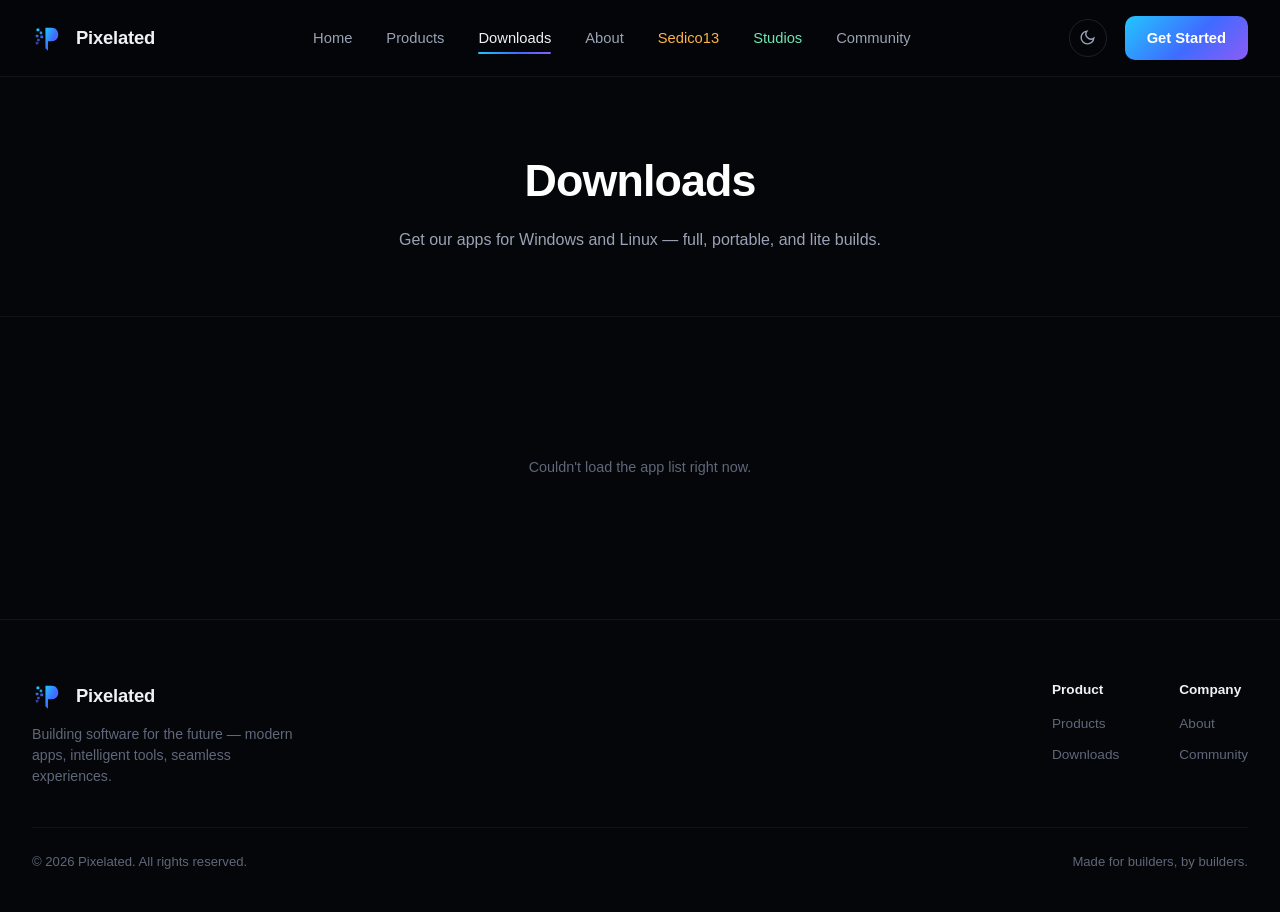
==== downloads/index.html @ 82d4dce5 "release" ====
<!DOCTYPE html>
<html lang="en">
<head>
<meta charset="UTF-8">
<meta name="viewport" content="width=device-width, initial-scale=1.0">
<title>Downloads — Pixelated</title>
<link rel="icon" type="image/png" href="../assets/icon/logo.png">
<link rel="stylesheet" href="../css/style.css">
</head>
<body>

<header>
  <nav class="wrap">
    <a href="../index.html" class="brand">
      <svg viewBox="0 0 100 100" class="pixelated-logo-svg" aria-hidden="true"><defs><linearGradient id="pGradNAV" x1="0%" y1="0%" x2="100%" y2="100%"><stop offset="0%" stop-color="#22c6ff"/><stop offset="55%" stop-color="#3f6bff"/><stop offset="100%" stop-color="#8b5cf6"/></linearGradient></defs><rect x="14" y="20" width="9" height="9" rx="1.5" fill="#22c6ff"/><rect x="24" y="30" width="8" height="8" rx="1.5" fill="#2ea3f5" opacity="0.92"/><rect x="12" y="40" width="8" height="8" rx="1.5" fill="#3a86f0" opacity="0.85"/><rect x="26" y="42" width="9" height="9" rx="1.5" fill="#3f6bff" opacity="0.9"/><rect x="16" y="52" width="8" height="8" rx="1.5" fill="#4f6bf5" opacity="0.75"/><rect x="12" y="62" width="8" height="8" rx="1.5" fill="#5a63f0" opacity="0.6"/><path d="M42 18 H62 C74 18 82 27 82 39 C82 51 74 60 62 60 H50 V90 L42 82 Z" fill="url(#pGradNAV)"/></svg>
      Pixelated
    </a>
    <ul class="nav-links">
      <li><a href="../index.html">Home</a></li>
      <li><a href="../products.html">Products</a></li>
      <li><a href="index.html" class="active">Downloads</a></li>
      <li><a href="../about.html">About</a></li>
      <li><a href="../sedico13.html" style="color:#ffb347;">Sedico13</a></li>
      <li><a href="../pixelated-studios.html" style="color:#6ee7b7;">Studios</a></li>
      <li><a href="../community.html">Community</a></li>
    </ul>
    <div class="nav-right">
      <button class="icon-btn" aria-label="Toggle theme">
        <svg width="17" height="17" viewBox="0 0 24 24" fill="none" stroke="currentColor" stroke-width="2"><path d="M21 12.79A9 9 0 1 1 11.21 3 7 7 0 0 0 21 12.79z"/></svg>
      </button>
      <a href="index.html" class="btn btn-primary">Get Started</a>
    </div>
  </nav>
</header>

<main>
  <section class="page-hero">
    <div class="wrap">
      <h1>Downloads</h1>
      <p>Get our apps for Windows and Linux — full, portable, and lite builds.</p>
      <p id="downloads-filter-label" style="margin-top:14px; font-size:0.85rem; color:var(--blue);"></p>
    </div>
  </section>

  <section class="section">
    <div class="wrap">
      <div id="app-list" class="app-list">
        <div class="state-msg">Loading apps…</div>
      </div>
    </div>
  </section>
</main>

<footer>
  <div class="wrap">
    <div class="footer-top">
      <div class="footer-brand">
        <div class="brand"><svg viewBox="0 0 100 100" class="pixelated-logo-svg" aria-hidden="true"><defs><linearGradient id="pGradNAV" x1="0%" y1="0%" x2="100%" y2="100%"><stop offset="0%" stop-color="#22c6ff"/><stop offset="55%" stop-color="#3f6bff"/><stop offset="100%" stop-color="#8b5cf6"/></linearGradient></defs><rect x="14" y="20" width="9" height="9" rx="1.5" fill="#22c6ff"/><rect x="24" y="30" width="8" height="8" rx="1.5" fill="#2ea3f5" opacity="0.92"/><rect x="12" y="40" width="8" height="8" rx="1.5" fill="#3a86f0" opacity="0.85"/><rect x="26" y="42" width="9" height="9" rx="1.5" fill="#3f6bff" opacity="0.9"/><rect x="16" y="52" width="8" height="8" rx="1.5" fill="#4f6bf5" opacity="0.75"/><rect x="12" y="62" width="8" height="8" rx="1.5" fill="#5a63f0" opacity="0.6"/><path d="M42 18 H62 C74 18 82 27 82 39 C82 51 74 60 62 60 H50 V90 L42 82 Z" fill="url(#pGradNAV)"/></svg>Pixelated</div>
        <p>Building software for the future — modern apps, intelligent tools, seamless experiences.</p>
      </div>
      <div class="footer-cols">
        <div class="footer-col">
          <h4>Product</h4>
          <a href="../products.html">Products</a>
          <a href="index.html">Downloads</a>
        </div>
        <div class="footer-col">
          <h4>Company</h4>
          <a href="../about.html">About</a>
          <a href="../community.html">Community</a>
        </div>
      </div>
    </div>
    <div class="footer-bottom">
      <span>© 2026 Pixelated. All rights reserved.</span>
      <span>Made for builders, by builders.</span>
    </div>
  </div>
</footer>

<script src="../js/downloads.js"></script>
</body>
</html>
---- css/style.css ----
:root{
  --bg: #050609;
  --bg-2: #0a0c12;
  --panel: #0d1017;
  --panel-border: #1c212e;
  --text: #eef1f7;
  --text-dim: #9aa3b5;
  --text-faint: #5f6779;
  --blue: #2fa8ff;
  --blue-2: #3f6bff;
  --purple: #8b5cf6;
  --grad: linear-gradient(135deg, #22c6ff 0%, #3f6bff 55%, #8b5cf6 100%);
  --grad-text: linear-gradient(90deg, #4fb8ff, #8b5cf6);
  --radius: 16px;
}

* { margin:0; padding:0; box-sizing:border-box; }
html { scroll-behavior: smooth; }

body{
  background: var(--bg);
  color: var(--text);
  font-family: -apple-system, BlinkMacSystemFont, "Segoe UI", Inter, Roboto, Helvetica, Arial, sans-serif;
  line-height: 1.5;
  overflow-x: hidden;
}

a { color: inherit; text-decoration: none; }
ul { list-style: none; }
button { font-family: inherit; cursor: pointer; }

.wrap { max-width: 1280px; margin: 0 auto; padding: 0 32px; }

/* ---------- NAV ---------- */
header{
  position: sticky;
  top: 0;
  z-index: 100;
  background: rgba(5,6,9,0.75);
  backdrop-filter: blur(14px);
  -webkit-backdrop-filter: blur(14px);
  border-bottom: 1px solid rgba(255,255,255,0.06);
}
nav{
  display:flex;
  align-items:center;
  justify-content:space-between;
  height: 76px;
}
.brand{
  display:flex;
  align-items:center;
  gap: 12px;
  font-weight: 700;
  font-size: 1.15rem;
  letter-spacing: -0.01em;
}
.brand .pixelated-logo-svg{ width: 32px; height: 32px; flex-shrink: 0; display:block; }

.nav-links{
  display:flex;
  align-items:center;
  gap: 34px;
  font-size: 0.92rem;
  color: var(--text-dim);
}
.nav-links a{
  position: relative;
  padding: 6px 0;
  transition: color .2s ease;
}
.nav-links a:hover, .nav-links a:focus-visible{ color: var(--text); }
.nav-links a.active{ color: var(--text); }
.nav-links a.active::after{
  content:"";
  position:absolute;
  left:0; right:0; bottom:-2px;
  height:2px;
  background: var(--grad);
  border-radius: 2px;
}

.nav-right{ display:flex; align-items:center; gap: 18px; }

.icon-btn{
  width: 38px; height: 38px;
  border-radius: 50%;
  display:flex; align-items:center; justify-content:center;
  background: transparent;
  border: 1px solid var(--panel-border);
  color: var(--text-dim);
  transition: border-color .2s ease, color .2s ease;
}
.icon-btn:hover{ color: var(--text); border-color: #333c50; }

.btn{
  display:inline-flex;
  align-items:center;
  gap: 8px;
  padding: 11px 22px;
  border-radius: 10px;
  font-size: 0.92rem;
  font-weight: 600;
  border: none;
  white-space: nowrap;
}
.btn-primary{
  background: var(--grad);
  color: #fff;
  box-shadow: 0 0 0 rgba(63,107,255,0);
  transition: box-shadow .25s ease, transform .2s ease;
}
.btn-primary:hover{
  box-shadow: 0 6px 24px rgba(63,107,255,0.35);
  transform: translateY(-1px);
}
.btn-outline{
  background: transparent;
  color: var(--text);
  border: 1px solid var(--panel-border);
  transition: border-color .2s ease, background .2s ease;
}
.btn-outline:hover{ border-color: #3a4358; background: rgba(255,255,255,0.02); }

:focus-visible{ outline: 2px solid var(--blue); outline-offset: 2px; }

/* ---------- HERO ---------- */
.hero{
  position: relative;
  padding: 110px 0 90px;
  overflow: hidden;
}
.hero::before{
  content:"";
  position:absolute;
  top:-200px; right:-200px;
  width:600px; height:600px;
  background: radial-gradient(circle, rgba(63,107,255,0.12), transparent 70%);
  pointer-events:none;
  animation: driftGlow 12s ease-in-out infinite;
}
@keyframes driftGlow{
  0%, 100% { transform: translate(0,0); }
  50% { transform: translate(-30px, 30px); }
}
.hero-grid{
  display:grid;
  grid-template-columns: 1.05fr 0.95fr;
  gap: 40px;
  align-items:center;
}
.eyebrow-dot{
  display:inline-flex;
  align-items:center;
  gap: 8px;
  font-size: 0.78rem;
  letter-spacing: 0.14em;
  color: var(--text-faint);
  text-transform: uppercase;
  margin-bottom: 22px;
}
.eyebrow-dot span.dot{
  width:6px; height:6px; border-radius:50%;
  background: var(--blue);
  box-shadow: 0 0 10px var(--blue);
}

h1.hero-title{
  font-size: clamp(2.4rem, 5vw, 3.6rem);
  line-height: 1.08;
  font-weight: 800;
  letter-spacing: -0.02em;
  color: #fff;
}
h1.hero-title .grad{
  background: var(--grad-text);
  -webkit-background-clip: text;
  background-clip: text;
  color: transparent;
}

.hero p.lead{
  margin-top: 22px;
  max-width: 480px;
  color: var(--text-dim);
  font-size: 1.02rem;
}

.hero-cta{
  display:flex;
  gap: 14px;
  margin-top: 34px;
}

.hero-visual{
  position: relative;
  height: 460px;
  display:flex;
  align-items:center;
  justify-content:center;
}
.orbit-ring{
  position:absolute;
  width: 440px; height: 440px;
  border-radius: 50%;
  border: 1px solid rgba(139,92,246,0.18);
}
.orbit-ring.r2{ width: 340px; height: 340px; border-color: rgba(47,168,255,0.14); }
.glow-blob{
  position:absolute;
  width: 320px; height: 320px;
  background: radial-gradient(circle, rgba(63,107,255,0.35), rgba(139,92,246,0.12) 60%, transparent 72%);
  filter: blur(10px);
  border-radius: 50%;
}
.hero-logo{
  position: relative;
  width: 210px;
  height: 210px;
  display: block;
  animation: float 6s ease-in-out infinite;
  filter: drop-shadow(0 0 40px rgba(63,107,255,0.45));
}
@keyframes float{
  0%, 100% { transform: translateY(0px); }
  50% { transform: translateY(-14px); }
}

.scroll-cue{
  display:flex;
  align-items:center;
  gap: 10px;
  justify-content:center;
  margin-top: 60px;
  color: var(--text-faint);
  font-size: 0.85rem;
}
.mouse{
  width: 20px; height: 32px;
  border: 1px solid var(--text-faint);
  border-radius: 12px;
  position: relative;
}
.mouse::after{
  content:"";
  position:absolute;
  top: 6px; left: 50%;
  width: 3px; height: 6px;
  background: var(--text-faint);
  border-radius: 2px;
  transform: translateX(-50%);
  animation: scrollcue 1.8s ease-in-out infinite;
}
@keyframes scrollcue{
  0% { opacity: 1; transform: translate(-50%, 0); }
  60% { opacity: 0; transform: translate(-50%, 8px); }
  100% { opacity: 0; }
}

/* ---------- GENERIC PAGE HEADER (About/Contact/Downloads) ---------- */
.page-hero{
  padding: 70px 0 50px;
  text-align: center;
  border-bottom: 1px solid rgba(255,255,255,0.05);
}
.page-hero h1{
  font-size: clamp(2rem, 4vw, 2.8rem);
  font-weight: 800;
  letter-spacing: -0.02em;
  color: #fff;
  margin-bottom: 14px;
}
.page-hero p{ color: var(--text-dim); max-width: 560px; margin: 0 auto; }

/* ---------- SECTIONS ---------- */
.section{ padding: 100px 0; }
.section-alt{ background: var(--bg-2); border-top: 1px solid rgba(255,255,255,0.05); border-bottom: 1px solid rgba(255,255,255,0.05); }

.section-head{ text-align:center; max-width: 620px; margin: 0 auto 56px; }
.eyebrow{
  display:block;
  font-size: 0.78rem;
  letter-spacing: 0.16em;
  text-transform: uppercase;
  font-weight: 700;
  margin-bottom: 14px;
  background: var(--grad-text);
  -webkit-background-clip: text;
  background-clip: text;
  color: transparent;
}
.section-head h2{
  font-size: clamp(1.8rem, 3.2vw, 2.4rem);
  font-weight: 800;
  letter-spacing: -0.01em;
  color: #fff;
  margin-bottom: 12px;
}
.section-head p{ color: var(--text-dim); font-size: 1rem; }

/* ---------- PRODUCT CARDS ---------- */
.cards{
  display: grid;
  grid-template-columns: repeat(5, 1fr);
  gap: 20px;
}
.card{
  background: var(--panel);
  border: 1px solid var(--panel-border);
  border-radius: var(--radius);
  padding: 26px 22px;
  transition: transform .25s ease, border-color .25s ease, background .25s ease;
}
.card:hover{
  transform: translateY(-4px);
  border-color: #333c58;
  background: #10131c;
  box-shadow: 0 12px 30px rgba(63,107,255,0.12);
}
.card-icon{
  width: 46px; height: 46px;
  border-radius: 12px;
  display:flex; align-items:center; justify-content:center;
  background: rgba(63,107,255,0.1);
  border: 1px solid rgba(63,107,255,0.18);
  margin-bottom: 18px;
}
.card-icon svg{ width: 22px; height: 22px; }
.card h3{ font-size: 1.05rem; font-weight: 700; margin-bottom: 8px; color: #fff; }
.card p{ color: var(--text-dim); font-size: 0.88rem; margin-bottom: 16px; }
.card .discover{
  font-size: 0.85rem;
  font-weight: 600;
  color: var(--blue);
  display:inline-flex;
  align-items:center;
  gap: 6px;
  transition: gap .2s ease;
}
.card .discover:hover{ gap: 10px; }

/* ---------- PRODUCT CATEGORY CARDS (products.html) ---------- */
.cat-grid{
  display:grid;
  grid-template-columns: repeat(3, 1fr);
  gap: 20px;
  max-width: 1000px;
  margin: 0 auto;
}
.cat-card{
  background: var(--panel);
  border: 1px solid var(--panel-border);
  border-radius: var(--radius);
  padding: 30px 26px;
  display:flex;
  flex-direction:column;
  transition: transform .25s ease, border-color .25s ease, background .25s ease;
}
.cat-card:hover{
  transform: translateY(-4px);
  border-color: #333c58;
  background: #10131c;
}
.cat-icon{
  width: 50px; height: 50px;
  border-radius: 13px;
  display:flex; align-items:center; justify-content:center;
  margin-bottom: 20px;
}
.cat-icon svg{ width: 24px; height: 24px; }
.cat-icon-blue{ background: rgba(47,168,255,0.1); border: 1px solid rgba(47,168,255,0.2); color: var(--blue); }
.cat-icon-purple{ background: rgba(139,92,246,0.1); border: 1px solid rgba(139,92,246,0.2); color: var(--purple); }
.cat-card h3{ font-size: 1.1rem; font-weight: 700; color:#fff; margin-bottom: 8px; }
.cat-card p{ color: var(--text-dim); font-size: 0.88rem; margin-bottom: 18px; flex-grow: 1; }
.cat-count{ font-size: 0.78rem; color: var(--text-faint); margin-bottom: 14px; }
.cat-card .discover{
  font-size: 0.85rem;
  font-weight: 600;
  color: var(--blue);
  display:inline-flex;
  align-items:center;
  gap: 6px;
  transition: gap .2s ease;
}
.cat-card:hover .discover{ gap: 10px; }

/* ---------- DOWNLOADS / APP CARDS ---------- */
.app-list{ display:flex; flex-direction:column; gap:20px; max-width:900px; margin:0 auto; }

.app-card{
  background: var(--panel);
  border: 1px solid var(--panel-border);
  border-radius: 20px;
  padding: 32px;
  display:grid;
  grid-template-columns: 64px 1fr auto;
  gap: 24px;
  align-items:center;
}
.app-icon{
  width: 64px; height: 64px;
  border-radius: 16px;
  background: var(--grad);
  display:flex; align-items:center; justify-content:center;
  font-weight: 800;
  font-size: 1.4rem;
  color:#fff;
  overflow: hidden;
}
.app-icon img{ width:100%; height:100%; object-fit:cover; }
.app-info h3{ font-size: 1.15rem; font-weight: 700; color:#fff; margin-bottom: 4px; }
.app-info p{ color: var(--text-dim); font-size: 0.9rem; max-width: 460px; }
.app-tags{ display:flex; gap:8px; margin-top: 10px; flex-wrap: wrap; }
.tag{
  font-size: 0.72rem;
  padding: 4px 10px;
  border-radius: 999px;
  border: 1px solid var(--panel-border);
  color: var(--text-faint);
}
.dl-group{ display:flex; gap: 10px; flex-wrap: wrap; justify-content:flex-end; }
.dl-btn{
  display:flex;
  align-items:center;
  gap: 8px;
  padding: 10px 16px;
  border-radius: 10px;
  border: 1px solid var(--panel-border);
  background: rgba(255,255,255,0.02);
  font-size: 0.85rem;
  font-weight: 600;
  color: var(--text);
  transition: border-color .2s ease, background .2s ease, transform .2s ease;
}
.dl-btn:hover{ border-color: #3a4358; background: rgba(255,255,255,0.05); transform: translateY(-1px); }
.dl-btn svg{ width:16px; height:16px; flex-shrink:0; }

.coming-soon{
  text-align:center;
  padding: 40px;
  color: var(--text-faint);
  border: 1px dashed var(--panel-border);
  border-radius: 20px;
  font-size: 0.9rem;
}

.state-msg{
  text-align:center;
  color: var(--text-faint);
  padding: 40px;
  font-size: 0.9rem;
}

/* ---------- ABOUT PAGE ---------- */
.about-grid{
  display:grid;
  grid-template-columns: repeat(3, 1fr);
  gap: 20px;
  max-width: 1000px;
  margin: 0 auto;
}
.about-card{
  background: var(--panel);
  border: 1px solid var(--panel-border);
  border-radius: var(--radius);
  padding: 28px;
  text-align:center;
}
.about-card .num{
  font-size: 1.8rem;
  font-weight: 800;
  background: var(--grad-text);
  -webkit-background-clip: text;
  background-clip: text;
  color: transparent;
  margin-bottom: 8px;
}
.about-card p{ color: var(--text-dim); font-size: 0.88rem; }

.prose{ max-width: 700px; margin: 0 auto; color: var(--text-dim); font-size: 1rem; }
.prose p{ margin-bottom: 18px; }
.prose strong{ color: var(--text); }

/* ---------- CONTACT PAGE ---------- */
.contact-grid{
  display:grid;
  grid-template-columns: 1fr 1fr;
  gap: 40px;
  max-width: 900px;
  margin: 0 auto;
  align-items:start;
}
.contact-form{ display:flex; flex-direction:column; gap:16px; }
.field label{
  display:block;
  font-size: 0.85rem;
  color: var(--text-dim);
  margin-bottom: 8px;
}
.field input, .field textarea{
  width: 100%;
  background: var(--panel);
  border: 1px solid var(--panel-border);
  border-radius: 10px;
  padding: 12px 14px;
  color: var(--text);
  font-family: inherit;
  font-size: 0.92rem;
  resize: vertical;
  transition: border-color .2s ease;
}
.field input:focus, .field textarea:focus{ border-color: var(--blue); outline: none; }
.contact-info{ display:flex; flex-direction:column; gap: 20px; }
.contact-info-item{
  background: var(--panel);
  border: 1px solid var(--panel-border);
  border-radius: var(--radius);
  padding: 22px;
}
.contact-info-item h4{ font-size: 0.95rem; color:#fff; margin-bottom: 6px; }
.contact-info-item p, .contact-info-item a{ color: var(--text-dim); font-size: 0.88rem; }
.contact-info-item a:hover{ color: var(--blue); }

/* ---------- FOOTER ---------- */
footer{
  padding: 60px 0 40px;
  border-top: 1px solid rgba(255,255,255,0.06);
}
.footer-top{
  display:flex;
  justify-content:space-between;
  align-items:flex-start;
  flex-wrap: wrap;
  gap: 40px;
  margin-bottom: 40px;
}
.footer-brand p{ color: var(--text-faint); font-size: 0.88rem; margin-top: 12px; max-width: 280px; }
.footer-cols{ display:flex; gap: 60px; flex-wrap: wrap; }
.footer-col h4{ font-size: 0.85rem; color: var(--text); margin-bottom: 14px; }
.footer-col a{
  display:block;
  color: var(--text-faint);
  font-size: 0.85rem;
  margin-bottom: 10px;
  transition: color .2s ease;
}
.footer-col a:hover{ color: var(--text-dim); }
.footer-bottom{
  display:flex;
  justify-content:space-between;
  align-items:center;
  flex-wrap: wrap;
  gap: 12px;
  padding-top: 24px;
  border-top: 1px solid rgba(255,255,255,0.05);
  color: var(--text-faint);
  font-size: 0.82rem;
}

/* ---------- SEDICO13 CROSS-LINK ---------- */
.sub-brand-strip{
  border-top: 1px solid rgba(255,255,255,0.06);
  border-bottom: 1px solid rgba(255,255,255,0.06);
  background: linear-gradient(90deg, rgba(255,153,0,0.05), rgba(255,90,0,0.02));
  padding: 60px 0;
}
.sub-brand-card{
  display:flex;
  align-items:center;
  justify-content:space-between;
  gap: 30px;
  flex-wrap: wrap;
  background: var(--panel);
  border: 1px solid var(--panel-border);
  border-radius: 20px;
  padding: 36px 40px;
}
.sub-brand-text h3{
  font-size: 1.3rem;
  font-weight: 800;
  color: #fff;
  margin-bottom: 8px;
}
.sub-brand-text .badge{
  display:inline-block;
  font-size: 0.68rem;
  letter-spacing: 0.1em;
  text-transform: uppercase;
  color: #ffb347;
  background: rgba(255,153,0,0.12);
  border: 1px solid rgba(255,153,0,0.25);
  padding: 3px 10px;
  border-radius: 999px;
  margin-bottom: 12px;
}
.sub-brand-text p{ color: var(--text-dim); max-width: 460px; font-size: 0.92rem; }
.btn-sedico{
  background: linear-gradient(135deg, #ffb347, #ff5a00);
  color: #fff;
  border: none;
  box-shadow: 0 0 0 rgba(255,90,0,0);
  transition: box-shadow .25s ease, transform .2s ease;
}
.btn-sedico:hover{
  box-shadow: 0 6px 24px rgba(255,90,0,0.35);
  transform: translateY(-1px);
}

.sub-brand-strip.studios{
  background: linear-gradient(90deg, rgba(52,211,153,0.05), rgba(16,185,129,0.02));
}
.studios .badge{
  color: #34d399;
  background: rgba(52,211,153,0.12);
  border: 1px solid rgba(52,211,153,0.25);
}
.btn-studios{
  background: linear-gradient(135deg, #6ee7b7, #10b981);
  color: #04150f;
  border: none;
  box-shadow: 0 0 0 rgba(16,185,129,0);
  transition: box-shadow .25s ease, transform .2s ease;
}
.btn-studios:hover{
  box-shadow: 0 6px 24px rgba(16,185,129,0.35);
  transform: translateY(-1px);
}

/* ---------- RESPONSIVE ---------- */
@media (max-width: 980px){
  .nav-links{ display:none; }
  .hero-grid{ grid-template-columns: 1fr; }
  .hero-visual{ height: 320px; order:-1; }
  .cards{ grid-template-columns: repeat(2, 1fr); }
  .app-card{ grid-template-columns: 1fr; text-align:left; }
  .dl-group{ justify-content:flex-start; }
  .about-grid{ grid-template-columns: 1fr; }
  .contact-grid{ grid-template-columns: 1fr; }
  .cat-grid{ grid-template-columns: 1fr 1fr; }
}
@media (max-width: 560px){
  .wrap{ padding: 0 20px; }
  .cards{ grid-template-columns: 1fr; }
  .cat-grid{ grid-template-columns: 1fr; }
  .hero-cta{ flex-direction: column; }
  .hero-cta .btn{ width:100%; justify-content:center; }
}

@media (prefers-reduced-motion: reduce){
  *{ animation: none !important; transition: none !important; }
}
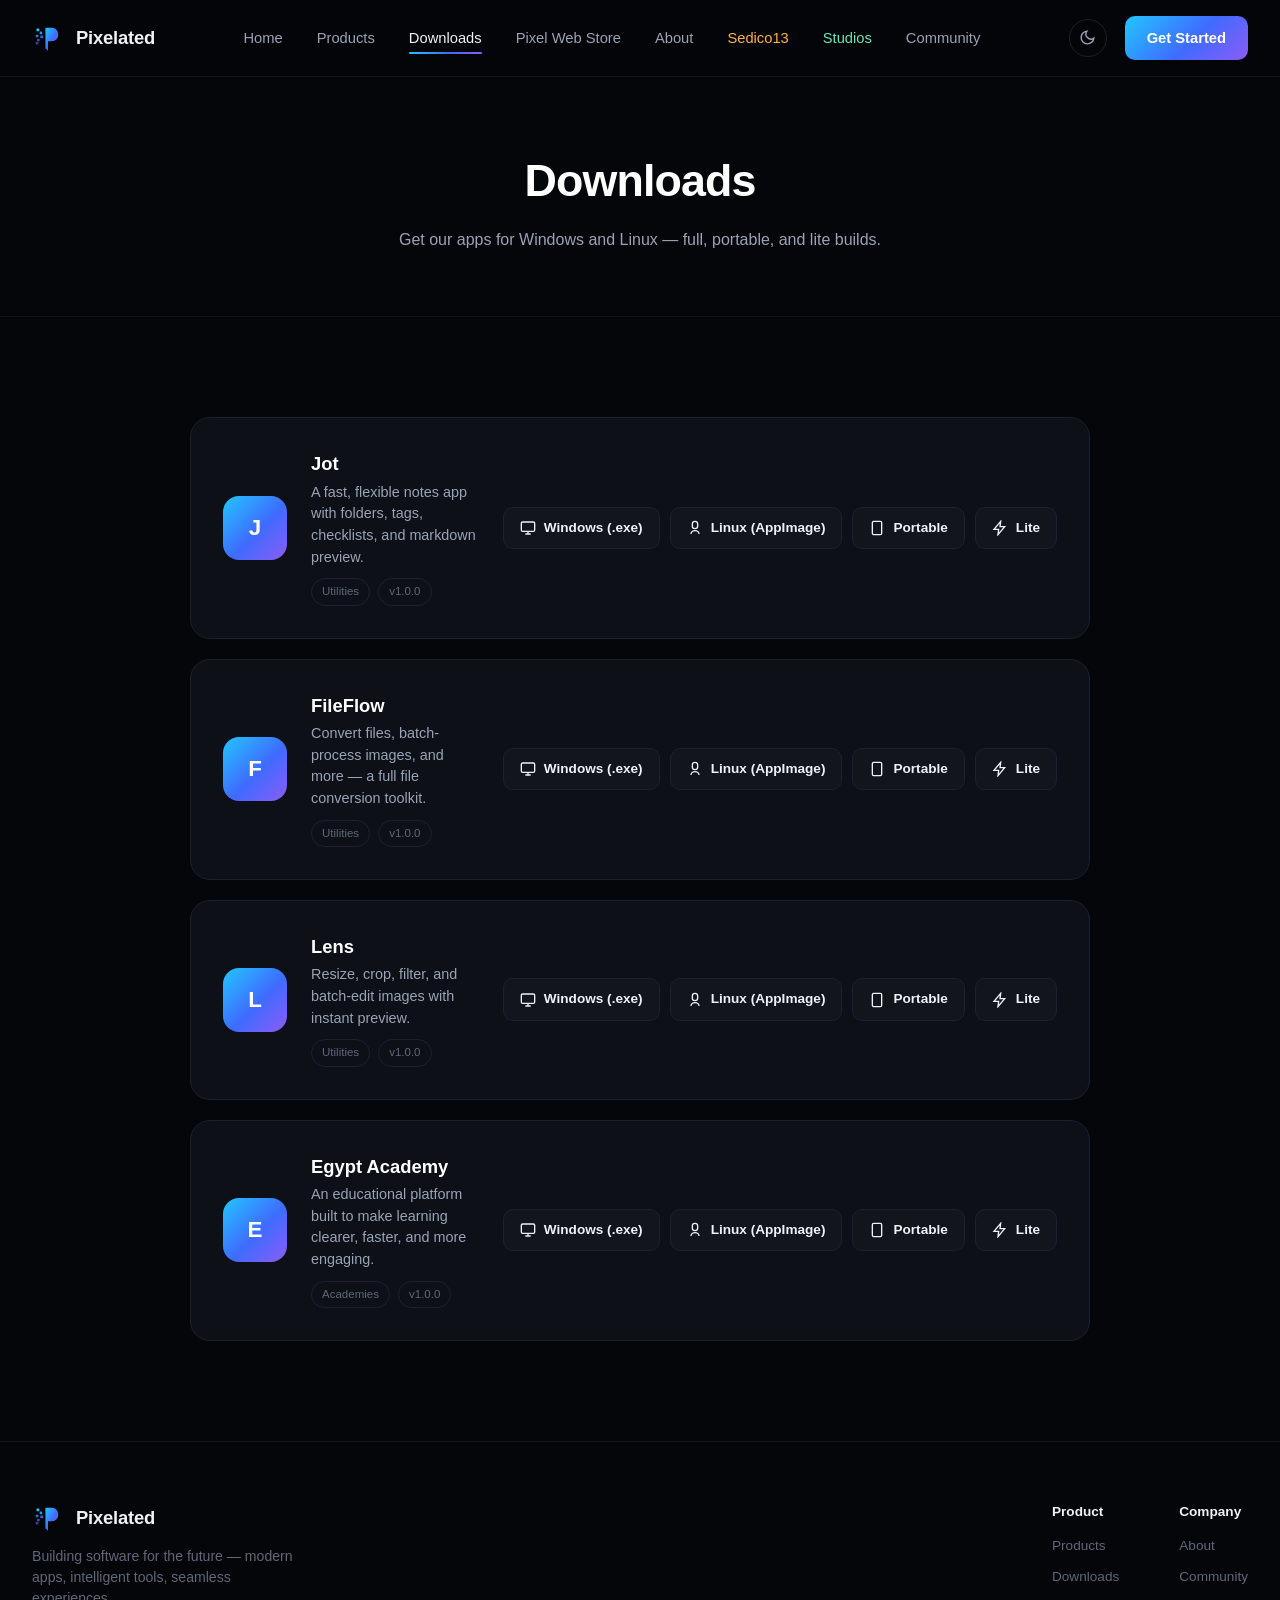
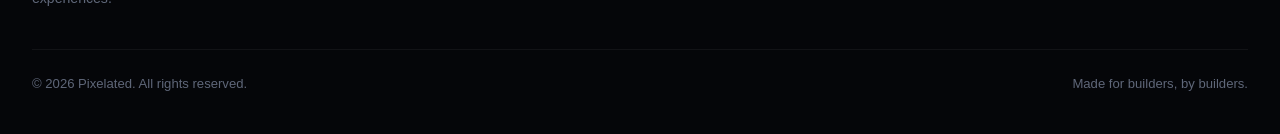
==== commit 8baa08e0: "update2" ====
--- a/downloads/index.html
+++ b/downloads/index.html
@@ -19,6 +19,7 @@
       <li><a href="../index.html">Home</a></li>
       <li><a href="../products.html">Products</a></li>
       <li><a href="index.html" class="active">Downloads</a></li>
+      <li><a href="../store.html">Pixel Web Store</a></li>
       <li><a href="../about.html">About</a></li>
       <li><a href="../sedico13.html" style="color:#ffb347;">Sedico13</a></li>
       <li><a href="../pixelated-studios.html" style="color:#6ee7b7;">Studios</a></li>
@@ -78,6 +79,17 @@
   </div>
 </footer>
 
-<script src="../js/downloads.js"></script>
+<script src="../js/manifest-loader.js"></script>
+<script>
+document.addEventListener('DOMContentLoaded', () => {
+  const params = new URLSearchParams(window.location.search);
+  const category = params.get('category');
+  if(category){
+    const label = document.getElementById('downloads-filter-label');
+    if(label) label.textContent = `Category: ${category}`;
+  }
+  loadManifest('../data/pixelated/manifest.json', 'app-list', category);
+});
+</script>
 </body>
 </html>
